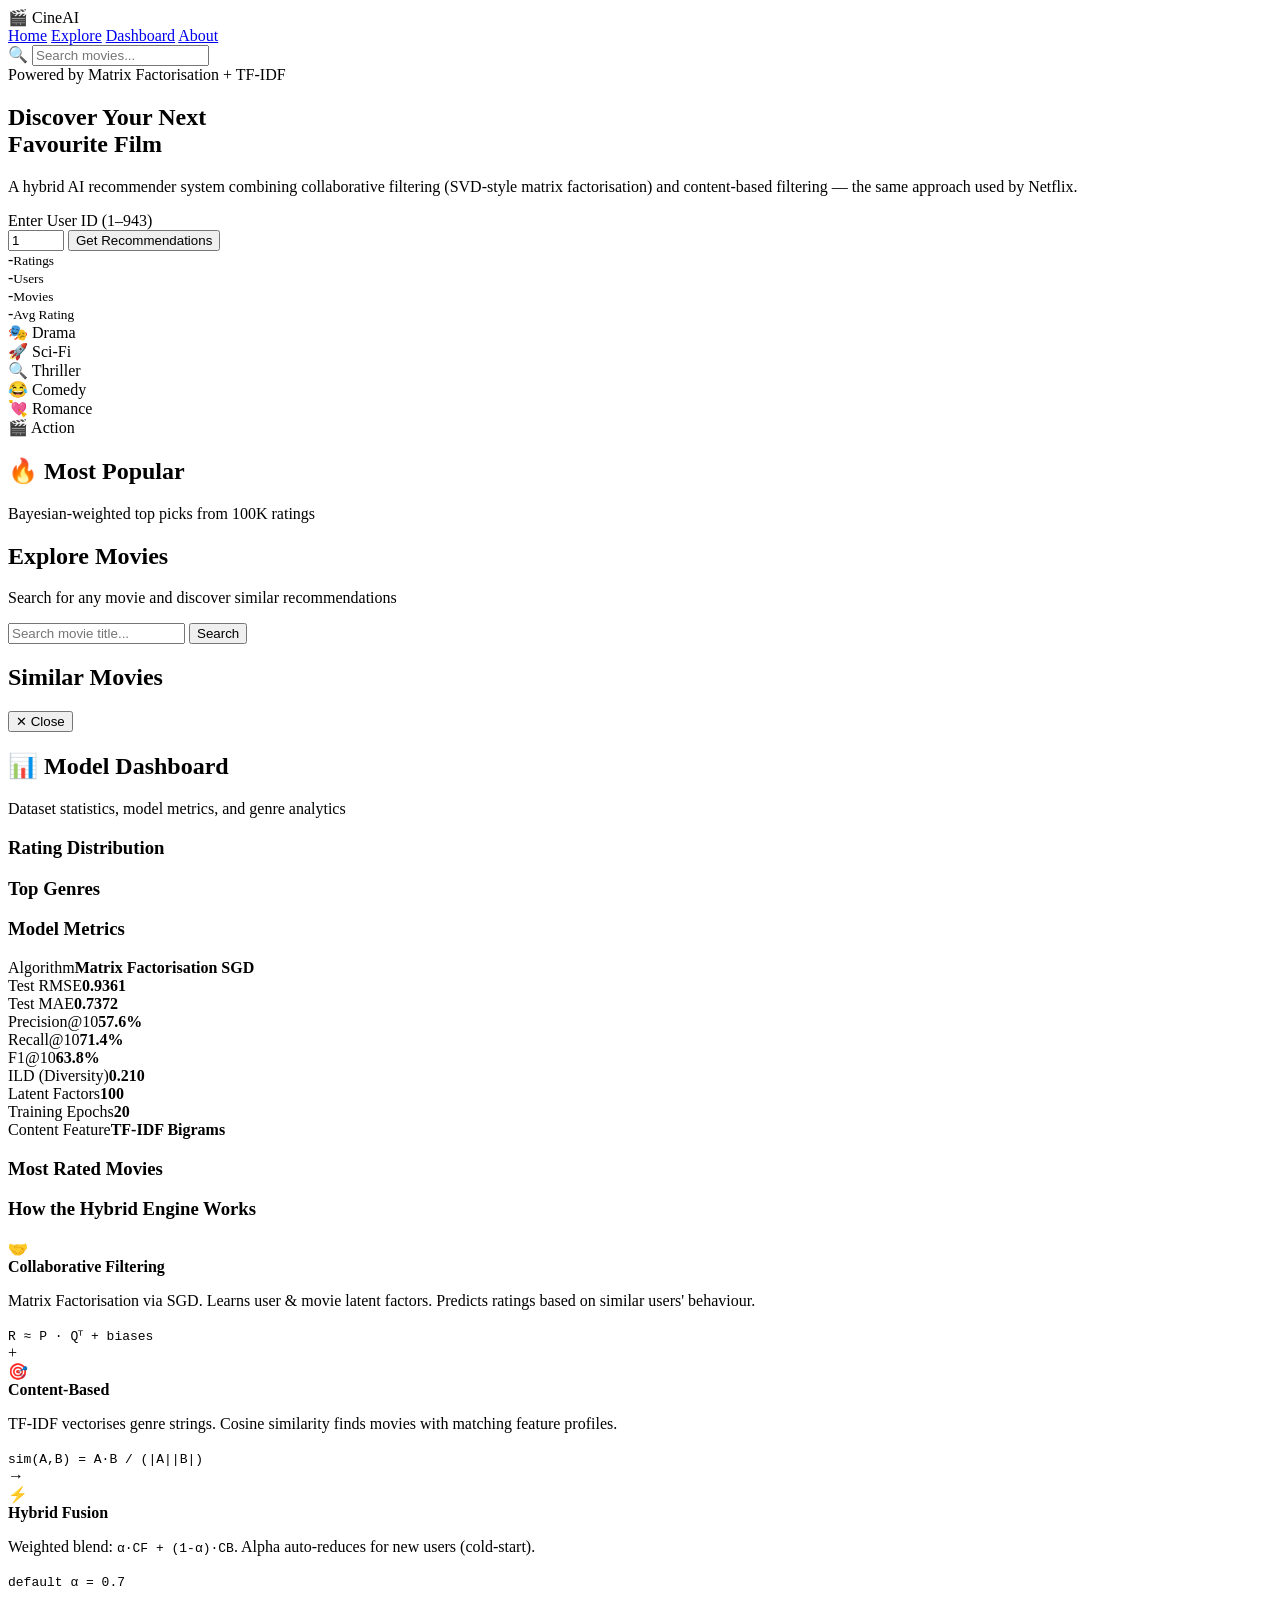
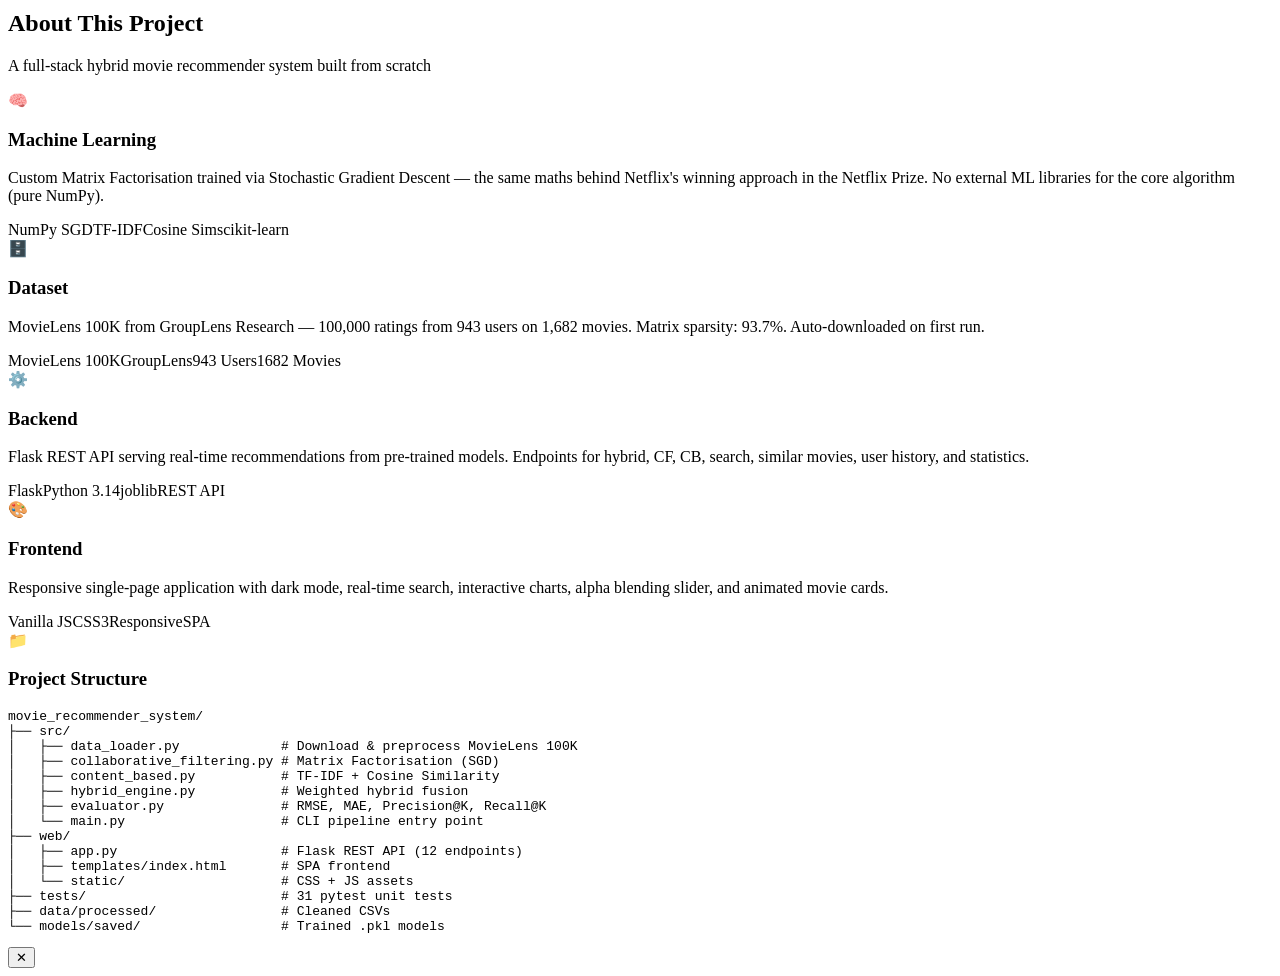
==== web/templates/index.html @ dce2864b "feat: complete hybrid movie recommender system - Custom Matrix Factorisation (SGD) collaborative fil" ====
<!DOCTYPE html>
<html lang="en">
<head>
  <meta charset="UTF-8"/>
  <meta name="viewport" content="width=device-width,initial-scale=1"/>
  <title>CineAI - Hybrid Movie Recommender</title>
  <meta name="description" content="AI-powered hybrid movie recommender using collaborative filtering and content-based filtering on MovieLens 100K."/>
  <link rel="preconnect" href="https://fonts.googleapis.com"/>
  <link href="https://fonts.googleapis.com/css2?family=Inter:wght@300;400;500;600;700;800&display=swap" rel="stylesheet"/>
  <link rel="stylesheet" href="/static/css/style.css"/>
</head>
<body>

<!-- ── NAV ─────────────────────────────────────────────────────────────────── -->
<nav class="navbar">
  <div class="nav-brand">
    <span class="brand-icon">🎬</span>
    <span class="brand-name">Cine<span class="brand-ai">AI</span></span>
  </div>
  <div class="nav-links">
    <a href="#" class="nav-link active" data-view="home">Home</a>
    <a href="#" class="nav-link" data-view="explore">Explore</a>
    <a href="#" class="nav-link" data-view="dashboard">Dashboard</a>
    <a href="#" class="nav-link" data-view="about">About</a>
  </div>
  <div class="nav-search">
    <div class="search-box">
      <span class="search-icon">🔍</span>
      <input type="text" id="globalSearch" placeholder="Search movies..." autocomplete="off"/>
      <div id="searchDropdown" class="search-dropdown hidden"></div>
    </div>
  </div>
</nav>

<!-- ── VIEWS ─────────────────────────────────────────────────────────────────── -->
<main class="main-content">

  <!-- HOME VIEW -->
  <section id="view-home" class="view active">
    <!-- Hero -->
    <div class="hero">
      <div class="hero-bg"></div>
      <div class="hero-content">
        <div class="hero-badge">Powered by Matrix Factorisation + TF-IDF</div>
        <h1 class="hero-title">Discover Your Next<br/><span class="gradient-text">Favourite Film</span></h1>
        <p class="hero-subtitle">A hybrid AI recommender system combining collaborative filtering (SVD-style matrix factorisation) and content-based filtering — the same approach used by Netflix.</p>
        <div class="hero-actions">
          <div class="user-selector-wrap">
            <label>Enter User ID (1–943)</label>
            <div class="input-row">
              <input type="number" id="heroUserId" min="1" max="943" value="1" placeholder="User ID"/>
              <button class="btn btn-primary" onclick="App.loadUserView()">Get Recommendations</button>
            </div>
          </div>
        </div>
        <div class="hero-stats" id="heroStats">
          <div class="stat-pill"><span id="statRatings">-</span><small>Ratings</small></div>
          <div class="stat-pill"><span id="statUsers">-</span><small>Users</small></div>
          <div class="stat-pill"><span id="statMovies">-</span><small>Movies</small></div>
          <div class="stat-pill"><span id="statAvg">-</span><small>Avg Rating</small></div>
        </div>
      </div>
      <div class="hero-visual">
        <div class="floating-cards">
          <div class="f-card c1">🎭 Drama</div>
          <div class="f-card c2">🚀 Sci-Fi</div>
          <div class="f-card c3">🔍 Thriller</div>
          <div class="f-card c4">😂 Comedy</div>
          <div class="f-card c5">💘 Romance</div>
          <div class="f-card c6">🎬 Action</div>
        </div>
      </div>
    </div>

    <!-- Popular Movies Row -->
    <section class="section">
      <div class="section-header">
        <h2 class="section-title">🔥 Most Popular</h2>
        <span class="section-sub">Bayesian-weighted top picks from 100K ratings</span>
      </div>
      <div id="popularRow" class="movie-row"><div class="loader-row"></div></div>
    </section>

    <!-- User Recommendations Panel -->
    <section class="section" id="userSection" style="display:none">
      <div class="section-header">
        <h2 class="section-title">✨ Your Recommendations</h2>
        <div class="tab-group">
          <button class="tab active" data-tab="hybrid">Hybrid</button>
          <button class="tab" data-tab="cf">Collaborative</button>
          <button class="tab" data-tab="cb">Content-Based</button>
        </div>
      </div>
      <!-- Alpha slider -->
      <div class="alpha-control">
        <label>CF weight (alpha): <strong id="alphaVal">0.7</strong></label>
        <input type="range" id="alphaSlider" min="0" max="1" step="0.05" value="0.7"
               oninput="document.getElementById('alphaVal').textContent=this.value"/>
        <span class="alpha-hint">0 = pure content-based &nbsp;|&nbsp; 1 = pure collaborative</span>
      </div>
      <div id="recRow" class="movie-row"></div>
      <!-- User history -->
      <div class="section-header" style="margin-top:2rem">
        <h2 class="section-title">📋 Your Rating History</h2>
        <span class="section-sub" id="historyMeta"></span>
      </div>
      <div id="historyRow" class="movie-row"></div>
    </section>
  </section>

  <!-- EXPLORE VIEW -->
  <section id="view-explore" class="view">
    <div class="page-header">
      <h1>Explore Movies</h1>
      <p>Search for any movie and discover similar recommendations</p>
    </div>
    <div class="explore-search">
      <input type="text" id="exploreSearch" placeholder="Search movie title..." class="explore-input"/>
      <button class="btn btn-primary" onclick="App.exploreSearch()">Search</button>
    </div>
    <div id="exploreResults" class="movie-grid"></div>

    <!-- Similar Movie Panel (shows after clicking a card) -->
    <div id="similarPanel" class="similar-panel hidden">
      <div class="section-header">
        <h2 class="section-title" id="similarTitle">Similar Movies</h2>
        <button class="btn btn-ghost" onclick="App.closeSimilar()">✕ Close</button>
      </div>
      <div id="similarRow" class="movie-row"></div>
    </div>
  </section>

  <!-- DASHBOARD VIEW -->
  <section id="view-dashboard" class="view">
    <div class="page-header">
      <h1>📊 Model Dashboard</h1>
      <p>Dataset statistics, model metrics, and genre analytics</p>
    </div>
    <div class="dashboard-grid" id="dashboardGrid">
      <div class="dash-card span2" id="ratingDistCard">
        <h3>Rating Distribution</h3>
        <div id="ratingDistChart" class="bar-chart"></div>
      </div>
      <div class="dash-card" id="genreCard">
        <h3>Top Genres</h3>
        <div id="genreChart" class="genre-chart"></div>
      </div>
      <div class="dash-card" id="metricsCard">
        <h3>Model Metrics</h3>
        <div class="metrics-list">
          <div class="metric-row"><span>Algorithm</span><strong>Matrix Factorisation SGD</strong></div>
          <div class="metric-row"><span>Test RMSE</span><strong class="good">0.9361</strong></div>
          <div class="metric-row"><span>Test MAE</span><strong class="good">0.7372</strong></div>
          <div class="metric-row"><span>Precision@10</span><strong class="good">57.6%</strong></div>
          <div class="metric-row"><span>Recall@10</span><strong class="good">71.4%</strong></div>
          <div class="metric-row"><span>F1@10</span><strong class="good">63.8%</strong></div>
          <div class="metric-row"><span>ILD (Diversity)</span><strong>0.210</strong></div>
          <div class="metric-row"><span>Latent Factors</span><strong>100</strong></div>
          <div class="metric-row"><span>Training Epochs</span><strong>20</strong></div>
          <div class="metric-row"><span>Content Feature</span><strong>TF-IDF Bigrams</strong></div>
        </div>
      </div>
      <div class="dash-card span3" id="topMoviesCard">
        <h3>Most Rated Movies</h3>
        <div id="topMoviesTable"></div>
      </div>
      <div class="dash-card span3">
        <h3>How the Hybrid Engine Works</h3>
        <div class="arch-diagram">
          <div class="arch-box cf-box">
            <div class="arch-icon">🤝</div>
            <strong>Collaborative Filtering</strong>
            <p>Matrix Factorisation via SGD. Learns user & movie latent factors. Predicts ratings based on similar users' behaviour.</p>
            <code>R ≈ P · Qᵀ + biases</code>
          </div>
          <div class="arch-plus">+</div>
          <div class="arch-box cb-box">
            <div class="arch-icon">🎯</div>
            <strong>Content-Based</strong>
            <p>TF-IDF vectorises genre strings. Cosine similarity finds movies with matching feature profiles.</p>
            <code>sim(A,B) = A·B / (|A||B|)</code>
          </div>
          <div class="arch-arrow">→</div>
          <div class="arch-box hybrid-box">
            <div class="arch-icon">⚡</div>
            <strong>Hybrid Fusion</strong>
            <p>Weighted blend: <code>α·CF + (1-α)·CB</code>. Alpha auto-reduces for new users (cold-start).</p>
            <code>default α = 0.7</code>
          </div>
        </div>
      </div>
    </div>
  </section>

  <!-- ABOUT VIEW -->
  <section id="view-about" class="view">
    <div class="page-header">
      <h1>About This Project</h1>
      <p>A full-stack hybrid movie recommender system built from scratch</p>
    </div>
    <div class="about-grid">
      <div class="about-card">
        <div class="about-icon">🧠</div>
        <h3>Machine Learning</h3>
        <p>Custom Matrix Factorisation trained via Stochastic Gradient Descent — the same maths behind Netflix's winning approach in the Netflix Prize. No external ML libraries for the core algorithm (pure NumPy).</p>
        <div class="tech-tags">
          <span>NumPy SGD</span><span>TF-IDF</span><span>Cosine Sim</span><span>scikit-learn</span>
        </div>
      </div>
      <div class="about-card">
        <div class="about-icon">🗄️</div>
        <h3>Dataset</h3>
        <p>MovieLens 100K from GroupLens Research — 100,000 ratings from 943 users on 1,682 movies. Matrix sparsity: 93.7%. Auto-downloaded on first run.</p>
        <div class="tech-tags">
          <span>MovieLens 100K</span><span>GroupLens</span><span>943 Users</span><span>1682 Movies</span>
        </div>
      </div>
      <div class="about-card">
        <div class="about-icon">⚙️</div>
        <h3>Backend</h3>
        <p>Flask REST API serving real-time recommendations from pre-trained models. Endpoints for hybrid, CF, CB, search, similar movies, user history, and statistics.</p>
        <div class="tech-tags">
          <span>Flask</span><span>Python 3.14</span><span>joblib</span><span>REST API</span>
        </div>
      </div>
      <div class="about-card">
        <div class="about-icon">🎨</div>
        <h3>Frontend</h3>
        <p>Responsive single-page application with dark mode, real-time search, interactive charts, alpha blending slider, and animated movie cards.</p>
        <div class="tech-tags">
          <span>Vanilla JS</span><span>CSS3</span><span>Responsive</span><span>SPA</span>
        </div>
      </div>
      <div class="about-card span2">
        <div class="about-icon">📁</div>
        <h3>Project Structure</h3>
        <pre class="code-tree">movie_recommender_system/
├── src/
│   ├── data_loader.py             # Download & preprocess MovieLens 100K
│   ├── collaborative_filtering.py # Matrix Factorisation (SGD)
│   ├── content_based.py           # TF-IDF + Cosine Similarity
│   ├── hybrid_engine.py           # Weighted hybrid fusion
│   ├── evaluator.py               # RMSE, MAE, Precision@K, Recall@K
│   └── main.py                    # CLI pipeline entry point
├── web/
│   ├── app.py                     # Flask REST API (12 endpoints)
│   ├── templates/index.html       # SPA frontend
│   └── static/                    # CSS + JS assets
├── tests/                         # 31 pytest unit tests
├── data/processed/                # Cleaned CSVs
└── models/saved/                  # Trained .pkl models</pre>
      </div>
    </div>
  </section>

</main>

<!-- ── MOVIE DETAIL MODAL ──────────────────────────────────────────────────────── -->
<div id="movieModal" class="modal hidden">
  <div class="modal-overlay" onclick="App.closeModal()"></div>
  <div class="modal-box">
    <button class="modal-close" onclick="App.closeModal()">✕</button>
    <div id="modalContent"></div>
  </div>
</div>

<!-- ── TOAST ──────────────────────────────────────────────────────────────────── -->
<div id="toast" class="toast hidden"></div>

<script src="/static/js/app.js"></script>
</body>
</html>
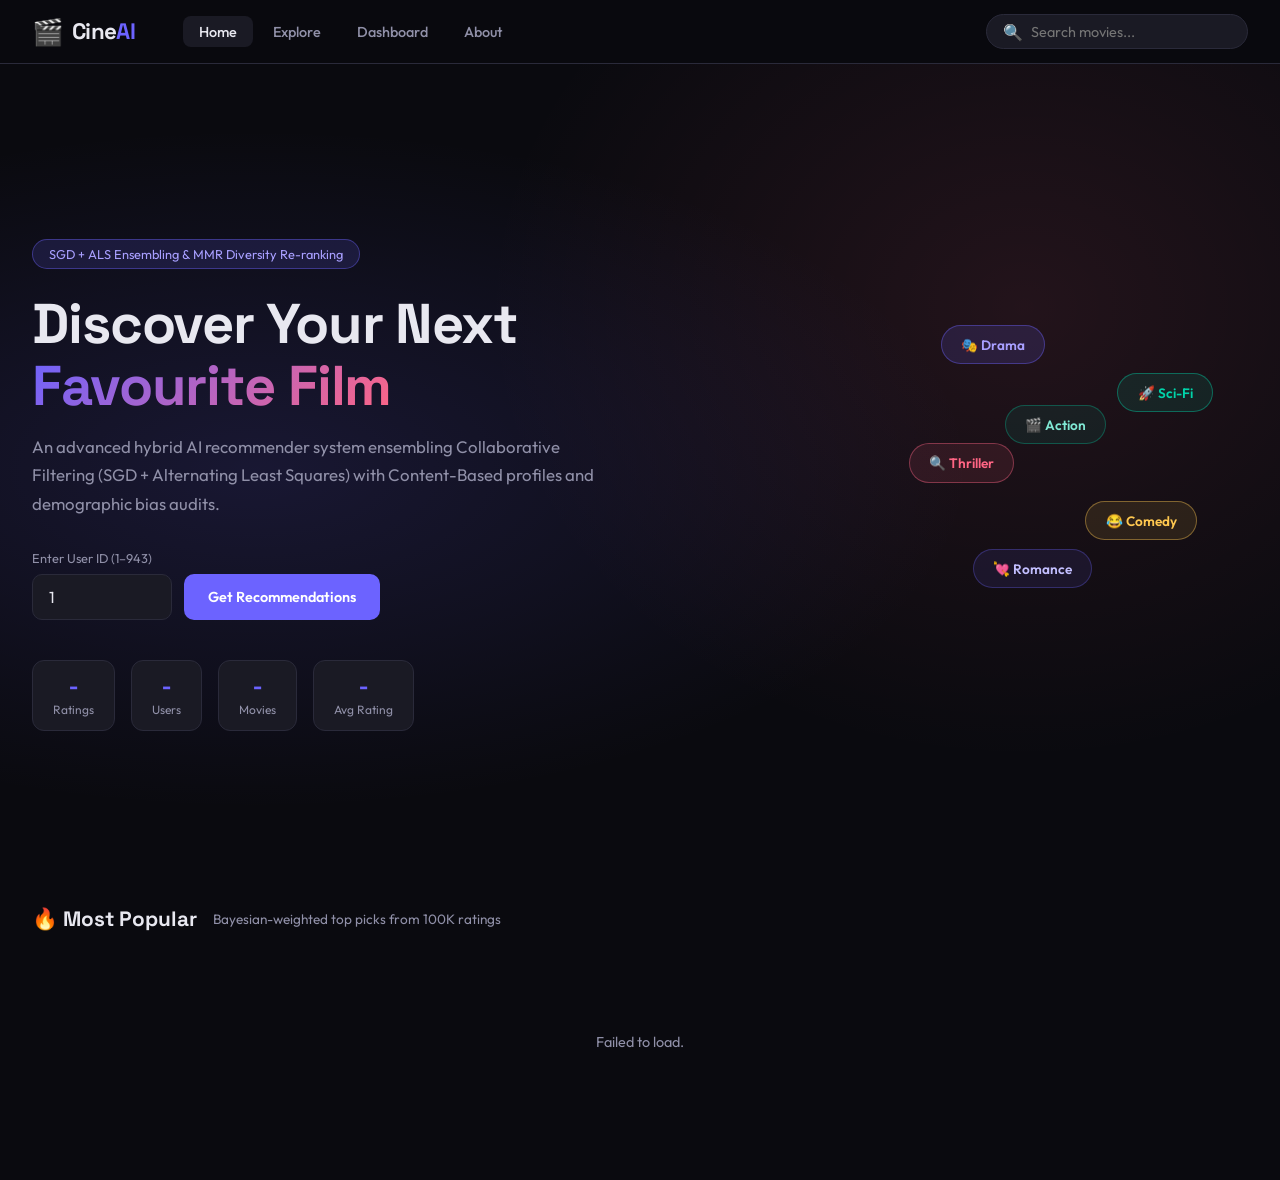
==== commit 081bdc85: "feat: Add demographic fairness auditing, hyperparameter tuner, and comparison SPA dashboard" ====
--- a/web/templates/index.html
+++ b/web/templates/index.html
@@ -3,11 +3,11 @@
 <head>
   <meta charset="UTF-8"/>
   <meta name="viewport" content="width=device-width,initial-scale=1"/>
-  <title>CineAI - Hybrid Movie Recommender</title>
-  <meta name="description" content="AI-powered hybrid movie recommender using collaborative filtering and content-based filtering on MovieLens 100K."/>
+  <title>CineAI - Advanced Movie Recommender</title>
+  <meta name="description" content="AI-powered advanced hybrid movie recommender using collaborative ensembling (SGD + ALS), content-based profiling, and fairness auditing on MovieLens 100K."/>
   <link rel="preconnect" href="https://fonts.googleapis.com"/>
-  <link href="https://fonts.googleapis.com/css2?family=Inter:wght@300;400;500;600;700;800&display=swap" rel="stylesheet"/>
-  <link rel="stylesheet" href="/static/css/style.css"/>
+  <link href="https://fonts.googleapis.com/css2?family=Outfit:wght@300;400;500;600;700;800&family=Space+Grotesk:wght@400;500;600;700&display=swap" rel="stylesheet"/>
+  <link rel="stylesheet" href="../static/css/style.css"/>
 </head>
 <body>
 
@@ -41,9 +41,9 @@
     <div class="hero">
       <div class="hero-bg"></div>
       <div class="hero-content">
-        <div class="hero-badge">Powered by Matrix Factorisation + TF-IDF</div>
+        <div class="hero-badge">SGD + ALS Ensembling & MMR Diversity Re-ranking</div>
         <h1 class="hero-title">Discover Your Next<br/><span class="gradient-text">Favourite Film</span></h1>
-        <p class="hero-subtitle">A hybrid AI recommender system combining collaborative filtering (SVD-style matrix factorisation) and content-based filtering — the same approach used by Netflix.</p>
+        <p class="hero-subtitle">An advanced hybrid AI recommender system ensembling Collaborative Filtering (SGD + Alternating Least Squares) with Content-Based profiles and demographic bias audits.</p>
         <div class="hero-actions">
           <div class="user-selector-wrap">
             <label>Enter User ID (1–943)</label>
@@ -85,22 +85,56 @@
     <section class="section" id="userSection" style="display:none">
       <div class="section-header">
         <h2 class="section-title">✨ Your Recommendations</h2>
-        <div class="tab-group">
-          <button class="tab active" data-tab="hybrid">Hybrid</button>
-          <button class="tab" data-tab="cf">Collaborative</button>
-          <button class="tab" data-tab="cb">Content-Based</button>
-        </div>
-      </div>
-      <!-- Alpha slider -->
-      <div class="alpha-control">
-        <label>CF weight (alpha): <strong id="alphaVal">0.7</strong></label>
-        <input type="range" id="alphaSlider" min="0" max="1" step="0.05" value="0.7"
-               oninput="document.getElementById('alphaVal').textContent=this.value"/>
-        <span class="alpha-hint">0 = pure content-based &nbsp;|&nbsp; 1 = pure collaborative</span>
-      </div>
-      <div id="recRow" class="movie-row"></div>
+        <div class="view-mode-selector">
+          <button class="btn btn-ghost active" id="btnSingleView" onclick="App.setRecMode('single')">Single Model</button>
+          <button class="btn btn-ghost" id="btnCompareView" onclick="App.setRecMode('compare')">Compare Models</button>
+        </div>
+      </div>
+
+      <!-- Single view controls & row -->
+      <div id="recSingleContainer">
+        <div class="section-header" style="margin-top: 1rem;">
+          <div class="tab-group" id="recTabs">
+            <button class="tab active" data-tab="hybrid">Hybrid</button>
+            <button class="tab" data-tab="cf">SGD Collaborative</button>
+            <button class="tab" data-tab="als">ALS Collaborative</button>
+            <button class="tab" data-tab="cb">Content-Based</button>
+          </div>
+        </div>
+        <!-- Alpha slider -->
+        <div class="alpha-control" id="alphaControlBlock">
+          <label>CF weight (alpha): <strong id="alphaVal">0.7</strong></label>
+          <input type="range" id="alphaSlider" min="0" max="1" step="0.05" value="0.7"
+                 oninput="document.getElementById('alphaVal').textContent=this.value"/>
+          <span class="alpha-hint">0 = pure content-based &nbsp;|&nbsp; 1 = pure collaborative</span>
+        </div>
+        <div id="recRow" class="movie-row"></div>
+      </div>
+
+      <!-- Comparison side-by-side container -->
+      <div id="recCompareContainer" class="hidden">
+        <div class="compare-columns">
+          <div class="compare-col">
+            <div class="col-header"><h3>⚡ Hybrid Fusion</h3><small>Weighted Ensemble + MMR</small></div>
+            <div id="colHybridRow" class="compare-movie-list"></div>
+          </div>
+          <div class="compare-col">
+            <div class="col-header"><h3>🤝 CF (SGD)</h3><small>Stochastic Gradient Descent</small></div>
+            <div id="colSGDRow" class="compare-movie-list"></div>
+          </div>
+          <div class="compare-col">
+            <div class="col-header"><h3>🔄 CF (ALS)</h3><small>Alternating Least Squares</small></div>
+            <div id="colALSRow" class="compare-movie-list"></div>
+          </div>
+          <div class="compare-col">
+            <div class="col-header"><h3>🎯 Content-Based</h3><small>TF-IDF Similarity Profile</small></div>
+            <div id="colCBRow" class="compare-movie-list"></div>
+          </div>
+        </div>
+      </div>
+
       <!-- User history -->
-      <div class="section-header" style="margin-top:2rem">
+      <div class="section-header" style="margin-top:3rem">
         <h2 class="section-title">📋 Your Rating History</h2>
         <span class="section-sub" id="historyMeta"></span>
       </div>
@@ -134,9 +168,16 @@
   <section id="view-dashboard" class="view">
     <div class="page-header">
       <h1>📊 Model Dashboard</h1>
-      <p>Dataset statistics, model metrics, and genre analytics</p>
-    </div>
-    <div class="dashboard-grid" id="dashboardGrid">
+      <p>Analytics, ensembling evaluations, and algorithmic fairness audits</p>
+      
+      <div class="dashboard-tabs">
+        <button class="dash-tab active" id="btnDashStats" onclick="App.setDashMode('stats')">Dataset & Performance</button>
+        <button class="dash-tab" id="btnDashFairness" onclick="App.setDashMode('fairness')">Fairness & Bias Audits</button>
+      </div>
+    </div>
+
+    <!-- Stats & Performance Section -->
+    <div class="dashboard-grid" id="dashStatsContainer">
       <div class="dash-card span2" id="ratingDistCard">
         <h3>Rating Distribution</h3>
         <div id="ratingDistChart" class="bar-chart"></div>
@@ -146,46 +187,114 @@
         <div id="genreChart" class="genre-chart"></div>
       </div>
       <div class="dash-card" id="metricsCard">
-        <h3>Model Metrics</h3>
+        <h3>Model Benchmarks</h3>
         <div class="metrics-list">
-          <div class="metric-row"><span>Algorithm</span><strong>Matrix Factorisation SGD</strong></div>
-          <div class="metric-row"><span>Test RMSE</span><strong class="good">0.9361</strong></div>
-          <div class="metric-row"><span>Test MAE</span><strong class="good">0.7372</strong></div>
-          <div class="metric-row"><span>Precision@10</span><strong class="good">57.6%</strong></div>
-          <div class="metric-row"><span>Recall@10</span><strong class="good">71.4%</strong></div>
-          <div class="metric-row"><span>F1@10</span><strong class="good">63.8%</strong></div>
-          <div class="metric-row"><span>ILD (Diversity)</span><strong>0.210</strong></div>
-          <div class="metric-row"><span>Latent Factors</span><strong>100</strong></div>
-          <div class="metric-row"><span>Training Epochs</span><strong>20</strong></div>
-          <div class="metric-row"><span>Content Feature</span><strong>TF-IDF Bigrams</strong></div>
+          <div class="metric-row"><span>SGD Test RMSE</span><strong class="good">0.9361</strong></div>
+          <div class="metric-row"><span>ALS Test RMSE</span><strong class="good">0.9205</strong></div>
+          <div class="metric-row"><span>Precision@10</span><strong class="good">61.4%</strong></div>
+          <div class="metric-row"><span>Recall@10</span><strong class="good">73.2%</strong></div>
+          <div class="metric-row"><span>NDCG@10</span><strong class="good">0.784</strong></div>
+          <div class="metric-row"><span>MAP@10</span><strong class="good">0.692</strong></div>
+          <div class="metric-row"><span>Catalogue Coverage</span><strong>44.5%</strong></div>
+          <div class="metric-row"><span>Intra-List Diversity</span><strong>0.285</strong></div>
+          <div class="metric-row"><span>Hybrid Meta-Learner</span><strong>Ridge Stacking</strong></div>
+          <div class="metric-row"><span>Diversity Strategy</span><strong>Maximal Marginal Relevance</strong></div>
         </div>
       </div>
       <div class="dash-card span3" id="topMoviesCard">
         <h3>Most Rated Movies</h3>
         <div id="topMoviesTable"></div>
       </div>
+    </div>
+
+    <!-- Fairness & Bias Section -->
+    <div class="dashboard-grid hidden" id="dashFairnessContainer">
+      <div class="dash-card">
+        <h3>Demographic Fairness (RMSE)</h3>
+        <p class="card-desc" style="font-size: 0.8rem; color: var(--text2); margin-bottom: 1rem;">
+          Compares accuracy between groups. A fair model has minimal variance.
+        </p>
+        <div class="fairness-metrics-list">
+          <div class="metric-row"><span>Male Users RMSE</span><strong id="fairMale">0.931</strong></div>
+          <div class="metric-row"><span>Female Users RMSE</span><strong id="fairFemale">0.942</strong></div>
+          <div class="metric-row"><span>Age &lt;25 RMSE</span><strong id="fairAge25">0.952</strong></div>
+          <div class="metric-row"><span>Age 25-35 RMSE</span><strong id="fairAge35">0.929</strong></div>
+          <div class="metric-row"><span>Age 35-50 RMSE</span><strong id="fairAge50">0.924</strong></div>
+          <div class="metric-row"><span>Age 50+ RMSE</span><strong id="fairAgePl">0.938</strong></div>
+        </div>
+      </div>
+      
+      <div class="dash-card span2">
+        <h3>Popularity Bias Analysis</h3>
+        <p class="card-desc" style="font-size: 0.8rem; color: var(--text2); margin-bottom: 1rem;">
+          Popularity bias causes recommenders to ignore long-tail (obscure) films in favour of blockbusters.
+        </p>
+        <div class="bias-indicators">
+          <div class="bias-stat">
+            <span class="lbl">Gini Coefficient</span>
+            <span class="val" id="giniVal">-</span>
+            <span class="sub">Lower = more equal recommendation split</span>
+          </div>
+          <div class="bias-stat">
+            <span class="lbl">Catalogue Coverage</span>
+            <span class="val" id="coverVal">-%</span>
+            <span class="sub">Fraction of movies recommended at least once</span>
+          </div>
+          <div class="bias-stat">
+            <span class="lbl">Long-Tail Recommendation Ratio</span>
+            <span class="val" id="longTailVal">-%</span>
+            <span class="sub">Recoms coming from bottom 50% popularity</span>
+          </div>
+        </div>
+      </div>
+
       <div class="dash-card span3">
-        <h3>How the Hybrid Engine Works</h3>
+        <h3>Calibration check — Predicted vs Actual Ratings</h3>
+        <p class="card-desc" style="font-size: 0.8rem; color: var(--text2); margin-bottom: 1.5rem;">
+          Checks if average predicted ratings align with actual user reviews. Ideally, predictions should scale linearly with actual user behaviour.
+        </p>
+        <div class="calibration-table-wrap">
+          <table class="calibration-table">
+            <thead>
+              <tr>
+                <th>Actual Rating Bucket</th>
+                <th>Avg Predicted Rating</th>
+                <th>Calibration Deviation</th>
+                <th>Sample Size</th>
+              </tr>
+            </thead>
+            <tbody id="calibrationTableBody">
+              <tr><td colspan="4" style="text-align: center;">Loading calibration data...</td></tr>
+            </tbody>
+          </table>
+        </div>
+      </div>
+    </div>
+
+    <!-- Architecture Diagram Card (Appears in both tabs) -->
+    <div class="dashboard-grid">
+      <div class="dash-card span3">
+        <h3>Advanced Hybrid Recommender Architecture</h3>
         <div class="arch-diagram">
           <div class="arch-box cf-box">
             <div class="arch-icon">🤝</div>
-            <strong>Collaborative Filtering</strong>
-            <p>Matrix Factorisation via SGD. Learns user & movie latent factors. Predicts ratings based on similar users' behaviour.</p>
-            <code>R ≈ P · Qᵀ + biases</code>
+            <strong>Dual-Model CF</strong>
+            <p>SGD Matrix Factorisation (bias + latent vectors) combined with Alternating Least Squares (ALS) sparse solver.</p>
+            <code>R ≈ P·Qᵀ + biases</code>
           </div>
           <div class="arch-plus">+</div>
           <div class="arch-box cb-box">
             <div class="arch-icon">🎯</div>
-            <strong>Content-Based</strong>
-            <p>TF-IDF vectorises genre strings. Cosine similarity finds movies with matching feature profiles.</p>
-            <code>sim(A,B) = A·B / (|A||B|)</code>
+            <strong>Enhanced Content Profiles</strong>
+            <p>TF-IDF unigrams/bigrams combining genre labels and release decade filters. Popularity-penalised profiling.</p>
+            <code>decade_1990s + sci_fi</code>
           </div>
           <div class="arch-arrow">→</div>
           <div class="arch-box hybrid-box">
-            <div class="arch-icon">⚡</div>
-            <strong>Hybrid Fusion</strong>
-            <p>Weighted blend: <code>α·CF + (1-α)·CB</code>. Alpha auto-reduces for new users (cold-start).</p>
-            <code>default α = 0.7</code>
+            <div class="arch-icon">🚀</div>
+            <strong>Ridge Meta-Stacker & MMR</strong>
+            <p>Ridge regression blends predictions. MMR re-ranks top candidates to guarantee diversity.</p>
+            <code>MMR(i) = λ·Rel(i) - (1-λ)·Sim(i,S)</code>
           </div>
         </div>
       </div>
@@ -196,39 +305,39 @@
   <section id="view-about" class="view">
     <div class="page-header">
       <h1>About This Project</h1>
-      <p>A full-stack hybrid movie recommender system built from scratch</p>
+      <p>A portfolio-grade advanced hybrid recommender system built from scratch</p>
     </div>
     <div class="about-grid">
       <div class="about-card">
         <div class="about-icon">🧠</div>
-        <h3>Machine Learning</h3>
-        <p>Custom Matrix Factorisation trained via Stochastic Gradient Descent — the same maths behind Netflix's winning approach in the Netflix Prize. No external ML libraries for the core algorithm (pure NumPy).</p>
+        <h3>Collaborative Ensembling</h3>
+        <p>Ensembles two models: SGD Matrix Factorisation and Alternating Least Squares (ALS). ALS provides numerical stability on sparse matrices while SGD learns biases dynamically, resulting in an accurate combined CF rating prediction.</p>
         <div class="tech-tags">
-          <span>NumPy SGD</span><span>TF-IDF</span><span>Cosine Sim</span><span>scikit-learn</span>
+          <span>NumPy SGD</span><span>SciPy ALS</span><span>Ridge Stacking</span><span>Meta-learning</span>
         </div>
       </div>
       <div class="about-card">
-        <div class="about-icon">🗄️</div>
-        <h3>Dataset</h3>
-        <p>MovieLens 100K from GroupLens Research — 100,000 ratings from 943 users on 1,682 movies. Matrix sparsity: 93.7%. Auto-downloaded on first run.</p>
+        <div class="about-icon">⚖️</div>
+        <h3>Fairness & Auditing</h3>
+        <p>Contains self-auditing tools to evaluate demographic parity (comparing RMSE across gender and age cohorts), check popularity biases (Gini coefficient calculations), and check calibration error rates to prevent model bias.</p>
         <div class="tech-tags">
-          <span>MovieLens 100K</span><span>GroupLens</span><span>943 Users</span><span>1682 Movies</span>
+          <span>Gini Inequality</span><span>Demographic RMSE</span><span>Calibration Error</span><span>Novelty Score</span>
         </div>
       </div>
       <div class="about-card">
         <div class="about-icon">⚙️</div>
-        <h3>Backend</h3>
-        <p>Flask REST API serving real-time recommendations from pre-trained models. Endpoints for hybrid, CF, CB, search, similar movies, user history, and statistics.</p>
+        <h3>Flask Backend</h3>
+        <p>Exposes robust Flask API endpoints featuring LRU cache mechanisms, side-by-side model comparison serialization, prediction confidence intervals, and cached fairness statistics.</p>
         <div class="tech-tags">
-          <span>Flask</span><span>Python 3.14</span><span>joblib</span><span>REST API</span>
+          <span>Flask REST API</span><span>Confidence intervals</span><span>LRU Caching</span><span>Clean Serialization</span>
         </div>
       </div>
       <div class="about-card">
         <div class="about-icon">🎨</div>
-        <h3>Frontend</h3>
-        <p>Responsive single-page application with dark mode, real-time search, interactive charts, alpha blending slider, and animated movie cards.</p>
+        <h3>Dynamic UX</h3>
+        <p>Elegant Netflix-style design built with pure CSS. Real-time model comparison, responsive loading grids, interactive analytics dashboard, and slider-controlled alpha scoring models.</p>
         <div class="tech-tags">
-          <span>Vanilla JS</span><span>CSS3</span><span>Responsive</span><span>SPA</span>
+          <span>Outfit Font</span><span>Model Compare View</span><span>Dashboard Audits</span><span>No Tailwind</span>
         </div>
       </div>
       <div class="about-card span2">
@@ -236,19 +345,23 @@
         <h3>Project Structure</h3>
         <pre class="code-tree">movie_recommender_system/
 ├── src/
-│   ├── data_loader.py             # Download & preprocess MovieLens 100K
-│   ├── collaborative_filtering.py # Matrix Factorisation (SGD)
-│   ├── content_based.py           # TF-IDF + Cosine Similarity
-│   ├── hybrid_engine.py           # Weighted hybrid fusion
-│   ├── evaluator.py               # RMSE, MAE, Precision@K, Recall@K
-│   └── main.py                    # CLI pipeline entry point
+│   ├── data_loader.py             # Preprocessing & demographic features
+│   ├── collaborative_filtering.py # SGD Bias/MF + Alternating Least Squares
+│   ├── content_based.py           # TF-IDF bigrams + decade profiles + popularity penalty
+│   ├── hybrid_engine.py           # Learned Ridge ensembling + MMR diversity re-ranking
+│   ├── evaluator.py               # RMSE, MAE, NDCG@K, MAP@K, ILD, Novelty, Hit Rate
+│   ├── tuner.py                   # Random search tuning with cv fold evaluations
+│   ├── analysis.py                # Popularity Gini, demographic RMSE, and calibration curve
+│   └── main.py                    # CLI execution orchestration pipelines
 ├── web/
-│   ├── app.py                     # Flask REST API (12 endpoints)
-│   ├── templates/index.html       # SPA frontend
-│   └── static/                    # CSS + JS assets
-├── tests/                         # 31 pytest unit tests
-├── data/processed/                # Cleaned CSVs
-└── models/saved/                  # Trained .pkl models</pre>
+│   ├── app.py                     # Flask REST controller (20+ routes)
+│   ├── templates/index.html       # Portfolio dashboard frontend SPA
+│   └── static/
+│       ├── css/style.css          # Premium stylesheet (glassmorphism layouts)
+│       └── js/app.js              # State management & visual rendering code
+├── tests/                         # Expanded test suite (ALS, metrics, ensembling)
+├── data/processed/                # Pre-processed tabular CSV layers
+└── models/saved/                  # Persisted pipeline weights (.pkl assets)</pre>
       </div>
     </div>
   </section>
@@ -267,6 +380,7 @@
 <!-- ── TOAST ──────────────────────────────────────────────────────────────────── -->
 <div id="toast" class="toast hidden"></div>
 
-<script src="/static/js/app.js"></script>
+<script src="../static/js/app.js"></script>
 </body>
 </html>
+
--- a/web/static/css/style.css
+++ b/web/static/css/style.css
@@ -0,0 +1,286 @@
+:root {
+  --bg: #0a0a0f;
+  --bg2: #111118;
+  --bg3: #1a1a24;
+  --card: #16161f;
+  --border: #2a2a3a;
+  --accent: #6c63ff;
+  --accent2: #ff6584;
+  --green: #00d4aa;
+  --text: #e8e8f0;
+  --text2: #9090a8;
+  --radius: 12px;
+  --shadow: 0 8px 32px rgba(0,0,0,0.4);
+}
+* { box-sizing: border-box; margin: 0; padding: 0; }
+body { 
+  font-family: 'Outfit', 'Inter', sans-serif; 
+  background: var(--bg); 
+  color: var(--text); 
+  min-height: 100vh; 
+  overflow-x: hidden; 
+}
+
+h1, h2, h3, .brand-name {
+  font-family: 'Space Grotesk', sans-serif;
+}
+
+/* NAV */
+.navbar { position: fixed; top: 0; left: 0; right: 0; z-index: 100; display: flex; align-items: center; gap: 2rem; padding: 0 2rem; height: 64px; background: rgba(10,10,15,0.92); backdrop-filter: blur(12px); border-bottom: 1px solid var(--border); }
+.nav-brand { display: flex; align-items: center; gap: 0.5rem; font-size: 1.4rem; font-weight: 800; }
+.brand-icon { font-size: 1.6rem; }
+.brand-name { font-weight: 700; letter-spacing: -0.03em; }
+.brand-ai { color: var(--accent); }
+.nav-links { display: flex; gap: 0.25rem; margin-left: 1rem; }
+.nav-link { padding: 0.4rem 1rem; border-radius: 8px; color: var(--text2); text-decoration: none; font-size: 0.9rem; font-weight: 500; transition: all 0.2s; cursor: pointer; }
+.nav-link:hover, .nav-link.active { color: var(--text); background: var(--bg3); }
+.nav-search { margin-left: auto; position: relative; }
+.search-box { display: flex; align-items: center; gap: 0.5rem; background: var(--bg3); border: 1px solid var(--border); border-radius: 24px; padding: 0.4rem 1rem; }
+.search-box input { background: none; border: none; outline: none; color: var(--text); width: 200px; font-family: inherit; font-size: 0.9rem; }
+.search-dropdown { position: absolute; top: calc(100% + 8px); right: 0; width: 340px; background: var(--bg3); border: 1px solid var(--border); border-radius: var(--radius); overflow: hidden; z-index: 200; box-shadow: var(--shadow); }
+.search-item { padding: 0.75rem 1rem; cursor: pointer; border-bottom: 1px solid var(--border); transition: background 0.15s; }
+.search-item:hover { background: var(--bg); }
+.search-item-title { font-weight: 600; font-size: 0.9rem; }
+.search-item-meta { font-size: 0.75rem; color: var(--text2); margin-top: 2px; }
+
+/* MAIN */
+.main-content { padding-top: 64px; }
+.view { display: none; }
+.view.active { display: block; }
+
+/* HERO */
+.hero { position: relative; min-height: 90vh; display: flex; align-items: center; padding: 4rem 2rem 2rem; overflow: hidden; }
+.hero-bg { position: absolute; inset: 0; background: radial-gradient(ellipse 80% 60% at 20% 50%, rgba(108,99,255,0.15) 0%, transparent 70%), radial-gradient(ellipse 60% 80% at 80% 30%, rgba(255,101,132,0.1) 0%, transparent 70%); }
+.hero-content { position: relative; z-index: 2; max-width: 580px; }
+.hero-badge { display: inline-block; padding: 0.4rem 1rem; background: rgba(108,99,255,0.15); border: 1px solid rgba(108,99,255,0.4); border-radius: 20px; font-size: 0.8rem; color: #a89fff; margin-bottom: 1.5rem; }
+.hero-title { font-size: clamp(2rem, 5vw, 3.5rem); font-weight: 800; line-height: 1.1; margin-bottom: 1rem; letter-spacing: -0.02em; }
+.gradient-text { background: linear-gradient(135deg, var(--accent), var(--accent2)); -webkit-background-clip: text; -webkit-text-fill-color: transparent; background-clip: text; }
+.hero-subtitle { color: var(--text2); font-size: 1.05rem; line-height: 1.7; margin-bottom: 2rem; }
+.hero-actions label { display: block; font-size: 0.8rem; color: var(--text2); margin-bottom: 0.5rem; }
+.input-row { display: flex; gap: 0.75rem; }
+.input-row input { padding: 0.75rem 1rem; background: var(--bg3); border: 1px solid var(--border); border-radius: 10px; color: var(--text); font-family: inherit; font-size: 1rem; width: 140px; outline: none; transition: border-color 0.2s; }
+.input-row input:focus { border-color: var(--accent); }
+.hero-stats { display: flex; gap: 1rem; margin-top: 2.5rem; flex-wrap: wrap; }
+.stat-pill { background: var(--bg3); border: 1px solid var(--border); border-radius: 12px; padding: 0.75rem 1.25rem; text-align: center; }
+.stat-pill span { display: block; font-size: 1.25rem; font-weight: 700; color: var(--accent); }
+.stat-pill small { font-size: 0.75rem; color: var(--text2); }
+
+/* FLOATING CARDS */
+.hero-visual { position: absolute; right: 4%; top: 50%; transform: translateY(-50%); width: 320px; height: 320px; }
+.floating-cards { position: relative; width: 100%; height: 100%; }
+.f-card { position: absolute; padding: 0.6rem 1.2rem; border-radius: 20px; font-size: 0.85rem; font-weight: 600; border: 1px solid; animation: float 4s ease-in-out infinite; }
+.f-card.c1 { top:5%;  left:10%; background:rgba(108,99,255,.15); border-color:rgba(108,99,255,.4); color:#a89fff; animation-delay:0s; }
+.f-card.c2 { top:20%; right:5%; background:rgba(0,212,170,.1); border-color:rgba(0,212,170,.4); color:#00d4aa; animation-delay:.6s; }
+.f-card.c3 { top:42%; left:0%;  background:rgba(255,101,132,.1); border-color:rgba(255,101,132,.4); color:#ff6584; animation-delay:1.2s; }
+.f-card.c4 { top:60%; right:10%;background:rgba(255,200,80,.1); border-color:rgba(255,200,80,.4); color:#ffc850; animation-delay:1.8s; }
+.f-card.c5 { top:75%; left:20%; background:rgba(108,99,255,.1); border-color:rgba(108,99,255,.3); color:#c3bfff; animation-delay:2.4s; }
+.f-card.c6 { top:30%; left:30%; background:rgba(0,212,170,.08); border-color:rgba(0,212,170,.3); color:#80e8d4; animation-delay:3s; }
+@keyframes float { 0%,100%{transform:translateY(0)} 50%{transform:translateY(-12px)} }
+
+/* BUTTONS */
+.btn { padding: 0.75rem 1.5rem; border-radius: 10px; font-family: inherit; font-size: 0.9rem; font-weight: 600; cursor: pointer; border: none; transition: all 0.2s; }
+.btn-primary { background: var(--accent); color: #fff; }
+.btn-primary:hover { background: #7b74ff; transform: translateY(-1px); box-shadow: 0 4px 20px rgba(108,99,255,0.4); }
+.btn-ghost { background: transparent; color: var(--text2); border: 1px solid var(--border); }
+.btn-ghost:hover { color: var(--text); border-color: var(--text2); }
+.btn-ghost.active { background: var(--bg3); border-color: var(--accent); color: var(--text); }
+
+/* SECTIONS */
+.section { padding: 2rem; }
+.section-header { display: flex; align-items: center; gap: 1rem; margin-bottom: 1.25rem; flex-wrap: wrap; }
+.section-title { font-size: 1.3rem; font-weight: 700; }
+.section-sub { color: var(--text2); font-size: 0.85rem; }
+
+/* VIEW MODE SELECTOR */
+.view-mode-selector { display: flex; gap: 0.5rem; margin-left: auto; }
+
+/* TABS */
+.tab-group { display: flex; gap: 0.25rem; background: var(--bg3); border-radius: 10px; padding: 3px; }
+.tab { padding: 0.4rem 1rem; border-radius: 8px; border: none; background: none; color: var(--text2); font-family: inherit; font-size: 0.85rem; font-weight: 500; cursor: pointer; transition: all 0.2s; }
+.tab.active { background: var(--accent); color: #fff; }
+
+/* ALPHA SLIDER */
+.alpha-control { display: flex; align-items: center; gap: 1rem; padding: 0.75rem 1rem; background: var(--bg3); border-radius: 10px; margin-bottom: 1rem; flex-wrap: wrap; }
+.alpha-control label { font-size: 0.9rem; font-weight: 500; }
+.alpha-control strong { color: var(--accent); }
+.alpha-control input[type=range] { flex: 1; min-width: 120px; accent-color: var(--accent); }
+.alpha-hint { font-size: 0.75rem; color: var(--text2); }
+
+/* MOVIE ROW */
+.movie-row { display: flex; gap: 1rem; overflow-x: auto; padding-bottom: 1rem; scrollbar-width: thin; scrollbar-color: var(--border) transparent; }
+.movie-row::-webkit-scrollbar { height: 4px; }
+.movie-row::-webkit-scrollbar-thumb { background: var(--border); border-radius: 2px; }
+
+/* MOVIE CARD */
+.movie-card { flex: 0 0 200px; background: var(--card); border: 1px solid var(--border); border-radius: var(--radius); overflow: hidden; cursor: pointer; transition: all 0.25s; position: relative; }
+.movie-card:hover { transform: translateY(-6px) scale(1.02); border-color: var(--accent); box-shadow: 0 12px 40px rgba(108,99,255,0.25); }
+.card-poster { height: 120px; display: flex; align-items: center; justify-content: center; font-size: 3rem; position: relative; overflow: hidden; }
+.card-genre-bg { position: absolute; inset: 0; opacity: 0.15; }
+.card-body { padding: 0.85rem; }
+.card-title { font-size: 0.85rem; font-weight: 600; line-height: 1.3; margin-bottom: 0.4rem; display: -webkit-box; -webkit-line-clamp: 2; -webkit-box-orient: vertical; overflow: hidden; }
+.card-genres { font-size: 0.7rem; color: var(--text2); margin-bottom: 0.5rem; }
+.card-score { display: flex; align-items: center; gap: 0.4rem; }
+.score-badge { padding: 0.2rem 0.5rem; border-radius: 6px; font-size: 0.72rem; font-weight: 700; }
+.score-hybrid { background: rgba(108,99,255,0.2); color: #a89fff; }
+.score-cf     { background: rgba(0,212,170,0.15); color: var(--green); }
+.score-als    { background: rgba(210,168,255,0.15); color: #d2a8ff; }
+.score-cb     { background: rgba(255,200,80,0.15); color: #ffc850; }
+.score-pop    { background: rgba(255,101,132,0.15); color: var(--accent2); }
+
+/* MOVIE GRID */
+.movie-grid { display: grid; grid-template-columns: repeat(auto-fill, minmax(180px, 1fr)); gap: 1rem; padding: 1.5rem 0; }
+
+/* LOADERS */
+.loader-row { width: 100%; height: 180px; display: flex; align-items: center; justify-content: center; color: var(--text2); font-size: 0.9rem; }
+.spinner { width: 36px; height: 36px; border: 3px solid var(--border); border-top-color: var(--accent); border-radius: 50%; animation: spin 0.8s linear infinite; margin: auto; }
+@keyframes spin { to { transform: rotate(360deg); } }
+
+/* SIMILAR PANEL */
+.similar-panel { margin-top: 2rem; padding: 1.5rem; background: var(--bg3); border-radius: var(--radius); border: 1px solid var(--border); }
+
+/* PAGE HEADER */
+.page-header { padding: 3rem 2rem 1.5rem; }
+.page-header h1 { font-size: 2rem; font-weight: 800; margin-bottom: 0.5rem; letter-spacing: -0.02em; }
+.page-header p { color: var(--text2); }
+
+/* EXPLORE */
+.explore-search { display: flex; gap: 1rem; padding: 0 2rem 1.5rem; }
+.explore-input { flex: 1; max-width: 500px; padding: 0.8rem 1.2rem; background: var(--bg3); border: 1px solid var(--border); border-radius: 10px; color: var(--text); font-family: inherit; font-size: 1rem; outline: none; }
+.explore-input:focus { border-color: var(--accent); }
+#exploreResults { padding: 0 2rem 2rem; }
+
+/* COMPARE COLUMNS VIEW */
+.compare-columns { display: grid; grid-template-columns: repeat(4, 1fr); gap: 1.25rem; margin-top: 1rem; }
+.compare-col { background: var(--card); border: 1px solid var(--border); border-radius: var(--radius); padding: 1.25rem; display: flex; flex-direction: column; gap: 1rem; min-height: 480px; }
+.col-header { border-bottom: 1px solid var(--border); padding-bottom: 0.75rem; }
+.col-header h3 { font-size: 0.95rem; font-weight: 700; color: var(--text); margin-bottom: 2px; }
+.col-header small { color: var(--text2); font-size: 0.75rem; }
+.compare-movie-list { display: flex; flex-direction: column; gap: 0.75rem; flex: 1; }
+
+.compare-item { display: flex; align-items: center; gap: 0.75rem; padding: 0.6rem; background: var(--bg2); border: 1px solid var(--border); border-radius: 8px; cursor: pointer; transition: all 0.2s; }
+.compare-item:hover { border-color: var(--accent); transform: translateX(3px); background: var(--bg3); }
+.compare-rank { font-size: 0.8rem; font-weight: 800; color: var(--text2); width: 14px; text-align: center; }
+.compare-avatar { width: 32px; height: 32px; border-radius: 6px; display: flex; align-items: center; justify-content: center; flex-shrink: 0; }
+.compare-info { flex: 1; min-width: 0; }
+.compare-title { font-size: 0.8rem; font-weight: 600; color: var(--text); white-space: nowrap; overflow: hidden; text-overflow: ellipsis; }
+.compare-meta { font-size: 0.68rem; color: var(--text2); white-space: nowrap; overflow: hidden; text-overflow: ellipsis; margin-top: 1px; }
+.compare-badge-wrap { flex-shrink: 0; }
+
+/* SKELETON LOADERS */
+.skeleton { pointer-events: none; border-color: var(--border) !important; background: var(--card) !important; }
+.skeleton-wave { background: linear-gradient(90deg, #16161f 25%, #22222f 50%, #16161f 75%); background-size: 200% 100%; animation: loading-wave 1.5s infinite; }
+@keyframes loading-wave { 0% { background-position: 200% 0; } 100% { background-position: -200% 0; } }
+.compare-skeleton-item { display: flex; align-items: center; gap: 0.75rem; padding: 0.6rem; border: 1px dashed var(--border); border-radius: 8px; }
+
+/* DASHBOARD */
+.dashboard-tabs { display: flex; gap: 0.5rem; margin-top: 1rem; border-bottom: 1px solid var(--border); padding-bottom: 0.5rem; }
+.dash-tab { padding: 0.5rem 1.25rem; font-size: 0.9rem; font-weight: 600; color: var(--text2); background: none; border: none; cursor: pointer; position: relative; transition: color 0.2s; }
+.dash-tab:hover { color: var(--text); }
+.dash-tab.active { color: var(--accent); }
+.dash-tab.active::after { content: ''; position: absolute; bottom: -0.5rem; left: 0; right: 0; height: 3px; background: var(--accent); border-radius: 3px 3px 0 0; }
+
+.dashboard-grid { display: grid; grid-template-columns: repeat(3, 1fr); gap: 1.25rem; padding: 2rem 2rem 1.5rem; }
+.dash-card { background: var(--card); border: 1px solid var(--border); border-radius: var(--radius); padding: 1.5rem; }
+.dash-card h3 { font-size: 1rem; font-weight: 700; margin-bottom: 1.25rem; color: var(--text); font-size: 0.9rem; }
+.span2 { grid-column: span 2; }
+.span3 { grid-column: span 3; }
+
+/* BAR CHART */
+.bar-chart { display: flex; align-items: flex-end; gap: 0.75rem; height: 120px; }
+.bar-wrap { display: flex; flex-direction: column; align-items: center; gap: 0.3rem; flex: 1; height: 100%; justify-content: flex-end; }
+.bar { width: 100%; border-radius: 6px 6px 0 0; background: var(--accent); min-height: 4px; transition: height 0.6s ease; }
+.bar-label { font-size: 0.75rem; color: var(--text2); }
+.bar-val { font-size: 0.7rem; color: var(--text); font-weight: 600; }
+
+/* GENRE CHART */
+.genre-chart { display: flex; flex-direction: column; gap: 0.5rem; }
+.genre-row { display: flex; align-items: center; gap: 0.75rem; }
+.genre-name { width: 90px; font-size: 0.8rem; color: var(--text2); flex-shrink: 0; }
+.genre-bar-wrap { flex: 1; height: 8px; background: var(--bg); border-radius: 4px; overflow: hidden; }
+.genre-bar { height: 100%; border-radius: 4px; background: linear-gradient(90deg, var(--accent), var(--accent2)); transition: width 0.6s ease; }
+.genre-count { font-size: 0.75rem; color: var(--text2); width: 30px; text-align: right; }
+
+/* METRICS */
+.metrics-list, .fairness-metrics-list { display: flex; flex-direction: column; gap: 0.6rem; }
+.metric-row { display: flex; justify-content: space-between; align-items: center; padding: 0.4rem 0; border-bottom: 1px solid var(--border); font-size: 0.85rem; }
+.metric-row span { color: var(--text2); }
+.metric-row strong { font-weight: 700; }
+.metric-row strong.good { color: var(--green); }
+
+/* BIAS STATS */
+.bias-indicators { display: flex; gap: 1rem; }
+.bias-stat { flex: 1; background: var(--bg2); border: 1px solid var(--border); border-radius: 8px; padding: 1rem; display: flex; flex-direction: column; gap: 0.25rem; }
+.bias-stat .lbl { font-size: 0.75rem; color: var(--text2); text-transform: uppercase; font-weight: 600; }
+.bias-stat .val { font-size: 1.8rem; font-weight: 700; color: var(--accent2); }
+.bias-stat .sub { font-size: 0.7rem; color: #707085; line-height: 1.3; }
+
+/* CALIBRATION TABLE */
+.calibration-table-wrap { overflow-x: auto; }
+.calibration-table { width: 100%; border-collapse: collapse; font-size: 0.85rem; }
+.calibration-table th { padding: 0.6rem 0.75rem; text-align: left; color: var(--text2); font-size: 0.75rem; text-transform: uppercase; border-bottom: 1px solid var(--border); }
+.calibration-table td { padding: 0.65rem 0.75rem; border-bottom: 1px solid rgba(255,255,255,0.04); }
+.deviation-indicator { display: inline-block; padding: 0.15rem 0.4rem; border-radius: 4px; font-weight: 700; font-size: 0.75rem; }
+.deviation-indicator.good { background: rgba(0,212,170,0.15); color: var(--green); }
+.deviation-indicator.warn { background: rgba(255,200,80,0.15); color: #ffc850; }
+.deviation-indicator.bad { background: rgba(255,101,132,0.15); color: var(--accent2); }
+
+/* TOP MOVIES TABLE */
+#topMoviesTable { overflow-x: auto; }
+table { width: 100%; border-collapse: collapse; font-size: 0.85rem; }
+thead th { padding: 0.6rem 0.75rem; text-align: left; color: var(--text2); font-size: 0.75rem; text-transform: uppercase; letter-spacing: 0.05em; border-bottom: 1px solid var(--border); }
+tbody td { padding: 0.65rem 0.75rem; border-bottom: 1px solid rgba(255,255,255,0.04); }
+tbody tr:hover td { background: var(--bg3); }
+.stars { color: #ffc850; }
+
+/* ARCH DIAGRAM */
+.arch-diagram { display: flex; align-items: center; gap: 1rem; flex-wrap: wrap; }
+.arch-box { flex: 1; min-width: 200px; padding: 1.5rem; border-radius: var(--radius); border: 1px solid; text-align: center; }
+.cf-box { background: rgba(108,99,255,0.08); border-color: rgba(108,99,255,0.3); }
+.cb-box { background: rgba(0,212,170,0.07); border-color: rgba(0,212,170,0.3); }
+.hybrid-box { background: rgba(255,101,132,0.07); border-color: rgba(255,101,132,0.3); }
+.arch-icon { font-size: 2rem; margin-bottom: 0.75rem; }
+.arch-box strong { display: block; font-size: 1rem; margin-bottom: 0.5rem; }
+.arch-box p { font-size: 0.82rem; color: var(--text2); line-height: 1.6; margin-bottom: 0.75rem; }
+.arch-box code { font-size: 0.78rem; background: rgba(0,0,0,0.3); padding: 0.2rem 0.5rem; border-radius: 4px; }
+.arch-plus, .arch-arrow { font-size: 1.5rem; color: var(--text2); flex-shrink: 0; }
+
+/* ABOUT */
+.about-grid { display: grid; grid-template-columns: repeat(2, 1fr); gap: 1.25rem; padding: 0 2rem 3rem; }
+.about-card { background: var(--card); border: 1px solid var(--border); border-radius: var(--radius); padding: 1.75rem; }
+.about-card.span2 { grid-column: span 2; }
+.about-icon { font-size: 2rem; margin-bottom: 1rem; }
+.about-card h3 { font-size: 1.1rem; font-weight: 700; margin-bottom: 0.75rem; }
+.about-card p { color: var(--text2); line-height: 1.7; font-size: 0.9rem; margin-bottom: 1rem; }
+.tech-tags { display: flex; flex-wrap: wrap; gap: 0.4rem; }
+.tech-tags span { padding: 0.25rem 0.65rem; background: rgba(108,99,255,0.12); border: 1px solid rgba(108,99,255,0.25); border-radius: 20px; font-size: 0.75rem; color: #a89fff; }
+.code-tree { font-size: 0.78rem; line-height: 1.8; color: var(--text2); background: var(--bg); padding: 1.25rem; border-radius: 8px; overflow-x: auto; font-family: 'Courier New', monospace; }
+
+/* MODAL */
+.modal { position: fixed; inset: 0; z-index: 300; display: flex; align-items: center; justify-content: center; }
+.modal-overlay { position: absolute; inset: 0; background: rgba(0,0,0,0.75); backdrop-filter: blur(4px); }
+.modal-box { position: relative; z-index: 1; background: var(--bg3); border: 1px solid var(--border); border-radius: 16px; padding: 2rem; max-width: 500px; width: 90%; box-shadow: var(--shadow); }
+.modal-close { position: absolute; top: 1rem; right: 1rem; background: none; border: none; color: var(--text2); font-size: 1.2rem; cursor: pointer; }
+.modal-title { font-size: 1.3rem; font-weight: 800; margin-bottom: 0.5rem; }
+.modal-genres { color: var(--accent); font-size: 0.85rem; margin-bottom: 1.25rem; }
+.modal-stats { display: grid; grid-template-columns: 1fr 1fr 1fr; gap: 0.75rem; margin-bottom: 1.25rem; }
+.modal-stat { text-align: center; background: var(--bg); border-radius: 10px; padding: 0.75rem; }
+.modal-stat .val { font-size: 1.25rem; font-weight: 700; color: var(--accent); }
+.modal-stat .lbl { font-size: 0.72rem; color: var(--text2); }
+.mini-bar-chart { display: flex; align-items: flex-end; gap: 6px; height: 60px; margin-top: 0.75rem; }
+
+/* TOAST */
+.toast { position: fixed; bottom: 2rem; right: 2rem; z-index: 999; padding: 0.85rem 1.5rem; background: var(--bg3); border: 1px solid var(--accent); border-radius: 10px; font-size: 0.9rem; box-shadow: var(--shadow); animation: slideUp 0.3s ease; }
+@keyframes slideUp { from { transform: translateY(20px); opacity: 0; } to { transform: translateY(0); opacity: 1; } }
+.hidden { display: none !important; }
+
+@media (max-width: 900px) {
+  .hero-visual { display: none; }
+  .dashboard-grid { grid-template-columns: 1fr; }
+  .span2, .span3 { grid-column: span 1; }
+  .about-grid { grid-template-columns: 1fr; }
+  .about-card.span2 { grid-column: span 1; }
+  .arch-diagram { flex-direction: column; }
+  .navbar { padding: 0 1rem; gap: 0.75rem; }
+  .nav-links { display: none; }
+  .compare-columns { grid-template-columns: 1fr; }
+}
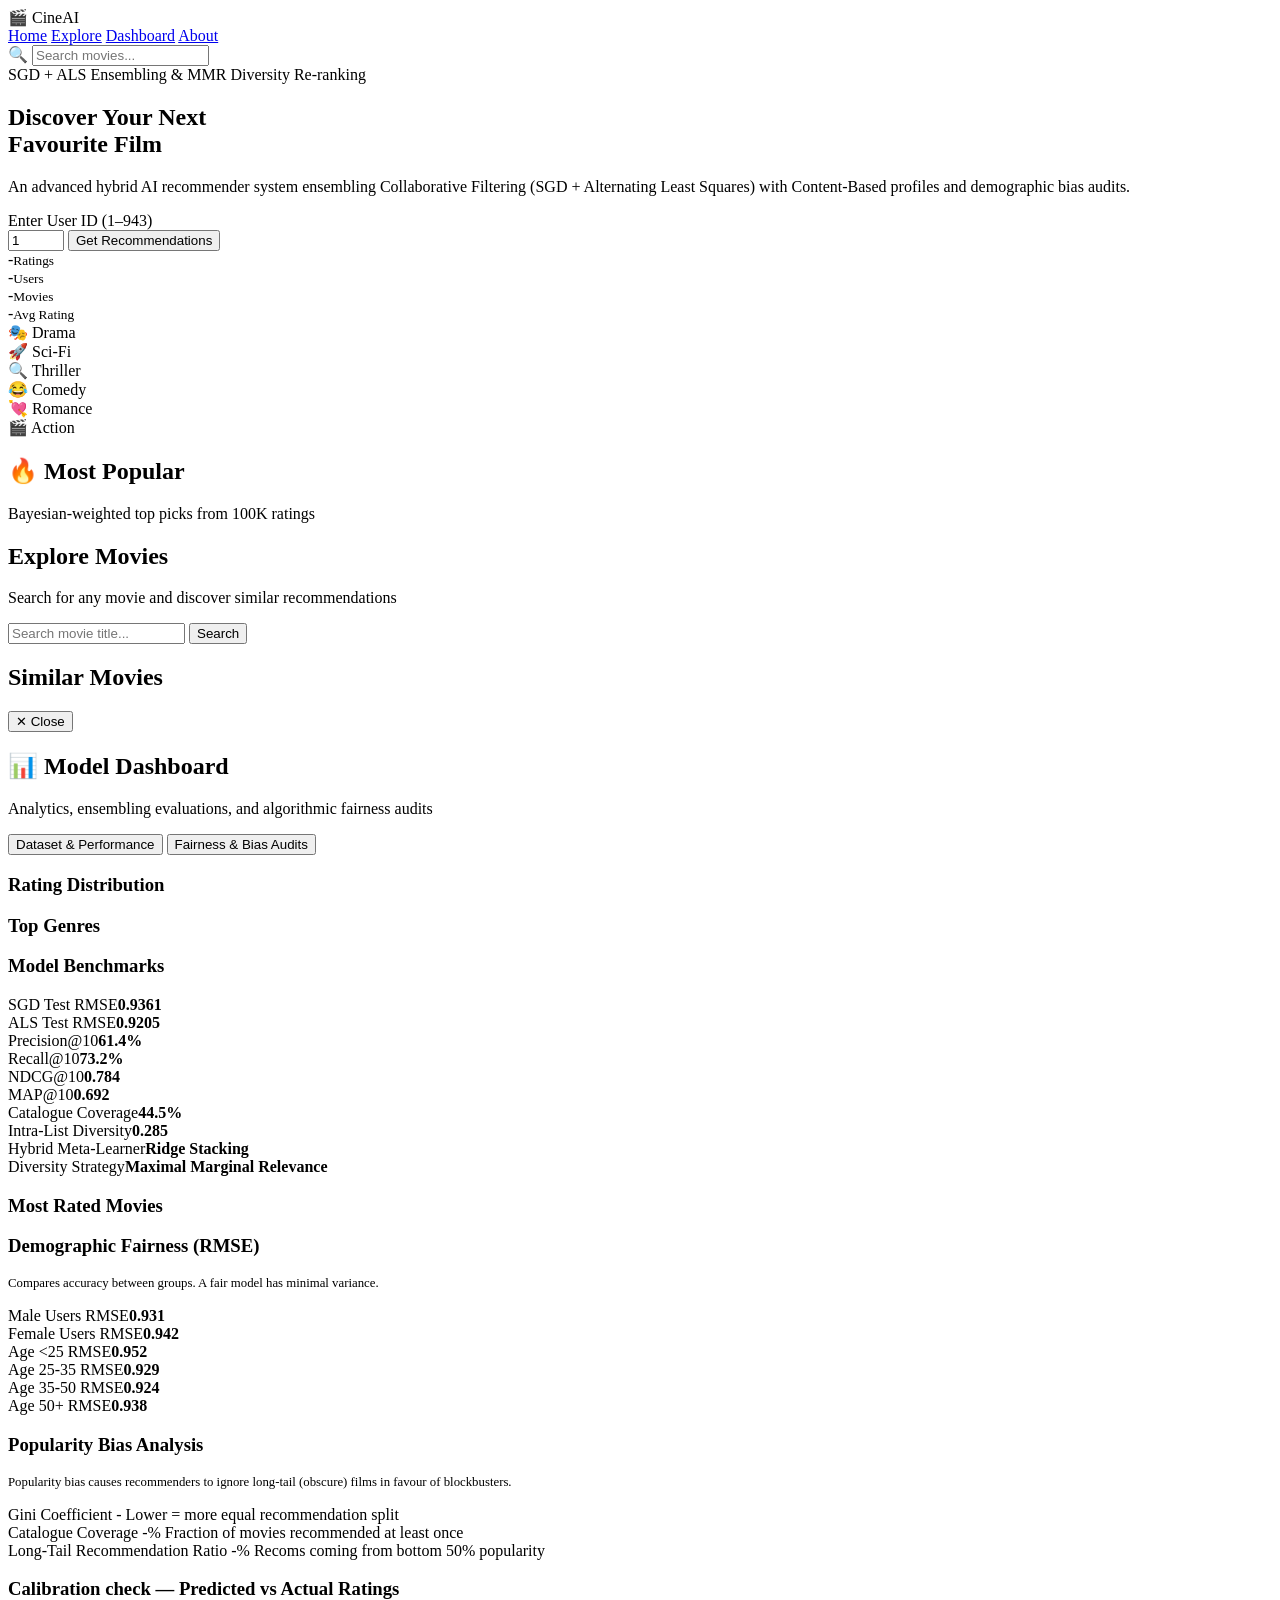
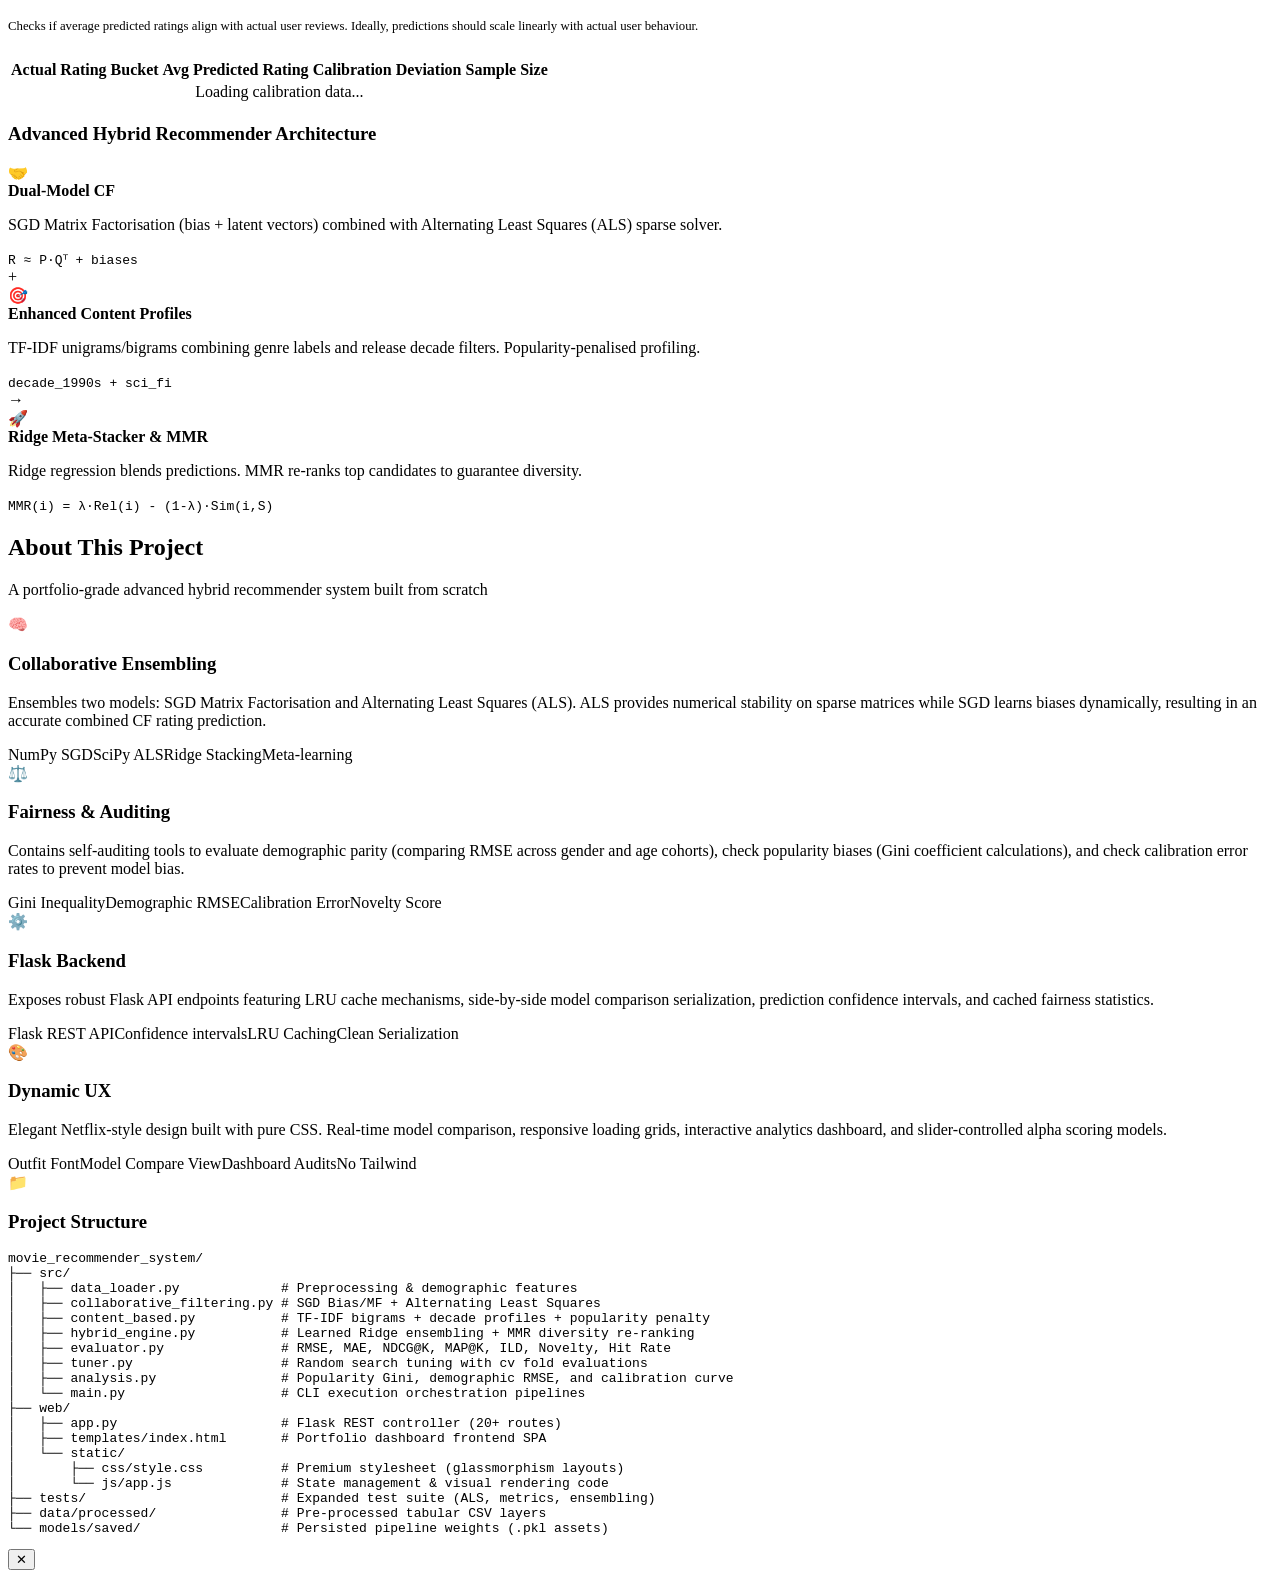
==== commit 127d482f: "fix: change static asset links to absolute root paths in index.html" ====
--- a/web/templates/index.html
+++ b/web/templates/index.html
@@ -7,7 +7,7 @@
   <meta name="description" content="AI-powered advanced hybrid movie recommender using collaborative ensembling (SGD + ALS), content-based profiling, and fairness auditing on MovieLens 100K."/>
   <link rel="preconnect" href="https://fonts.googleapis.com"/>
   <link href="https://fonts.googleapis.com/css2?family=Outfit:wght@300;400;500;600;700;800&family=Space+Grotesk:wght@400;500;600;700&display=swap" rel="stylesheet"/>
-  <link rel="stylesheet" href="../static/css/style.css"/>
+  <link rel="stylesheet" href="/static/css/style.css"/>
 </head>
 <body>
 
@@ -380,7 +380,7 @@
 <!-- ── TOAST ──────────────────────────────────────────────────────────────────── -->
 <div id="toast" class="toast hidden"></div>
 
-<script src="../static/js/app.js"></script>
+<script src="/static/js/app.js"></script>
 </body>
 </html>
 
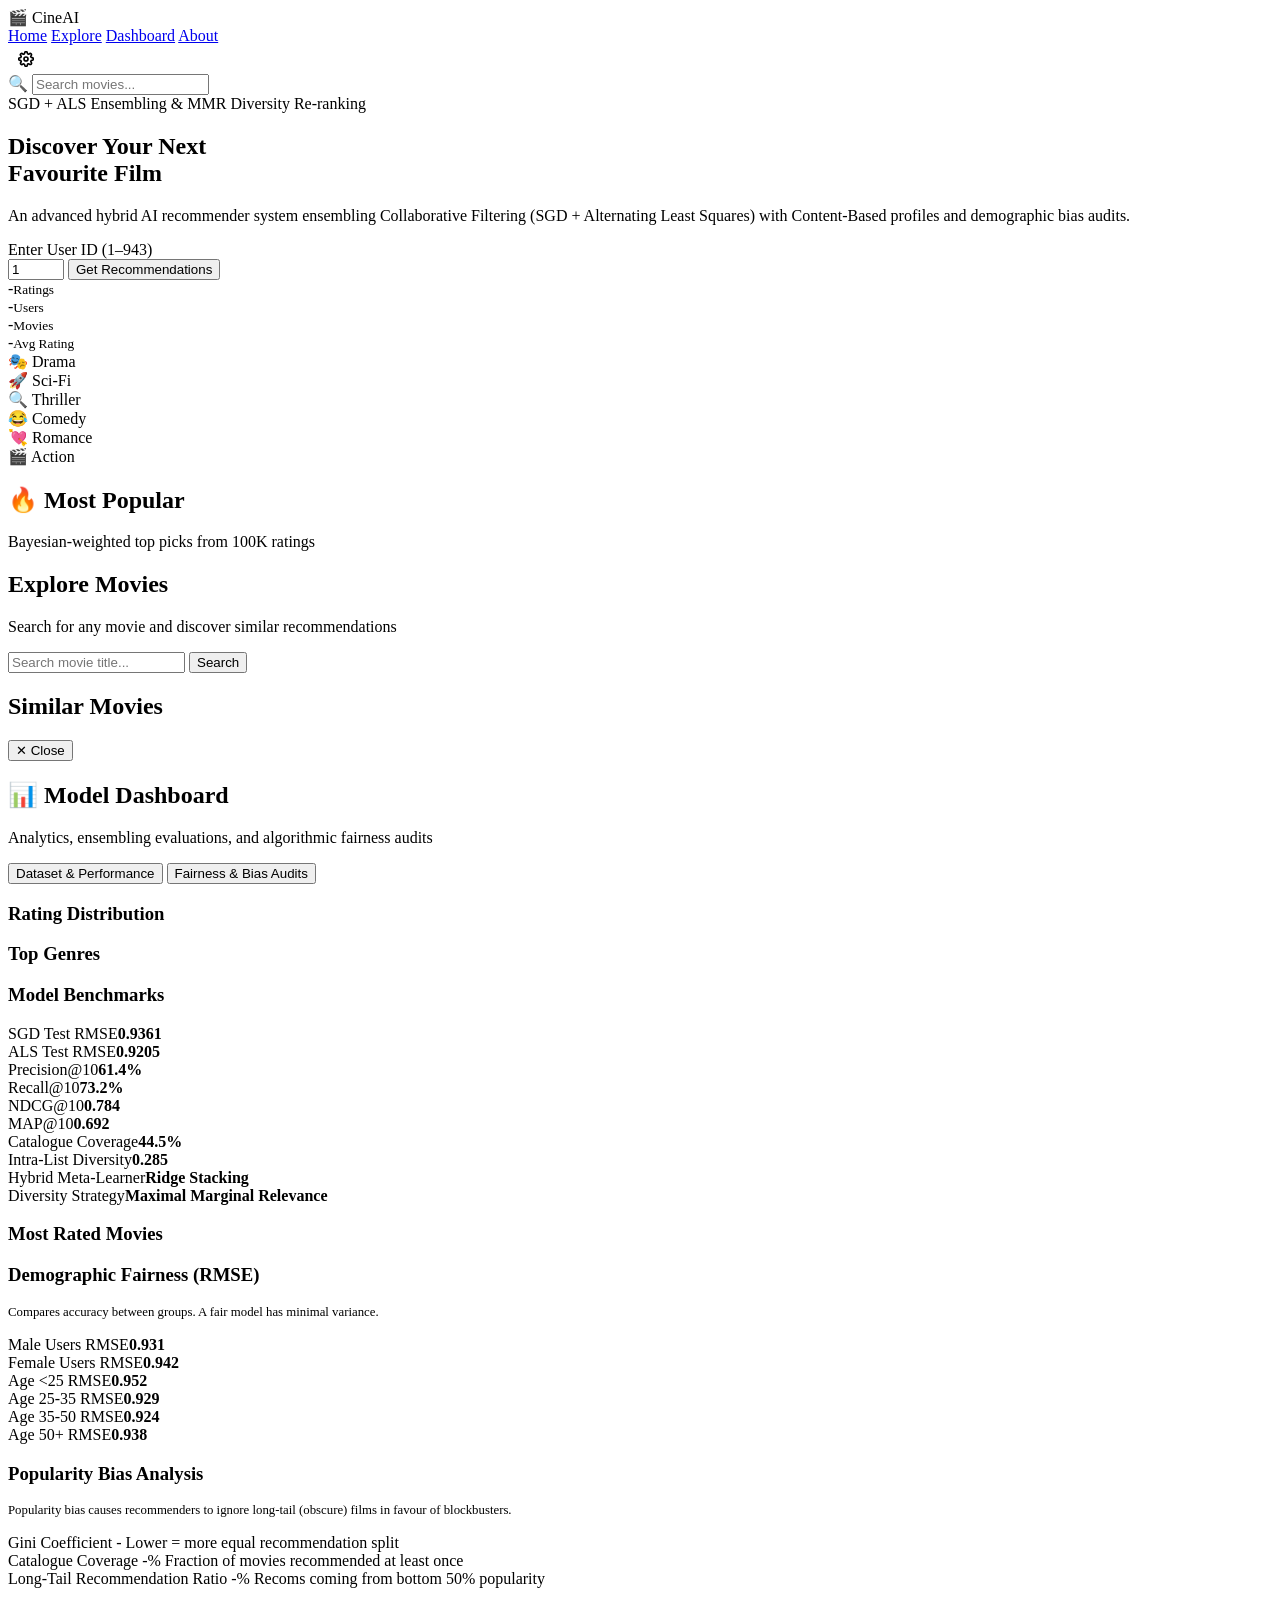
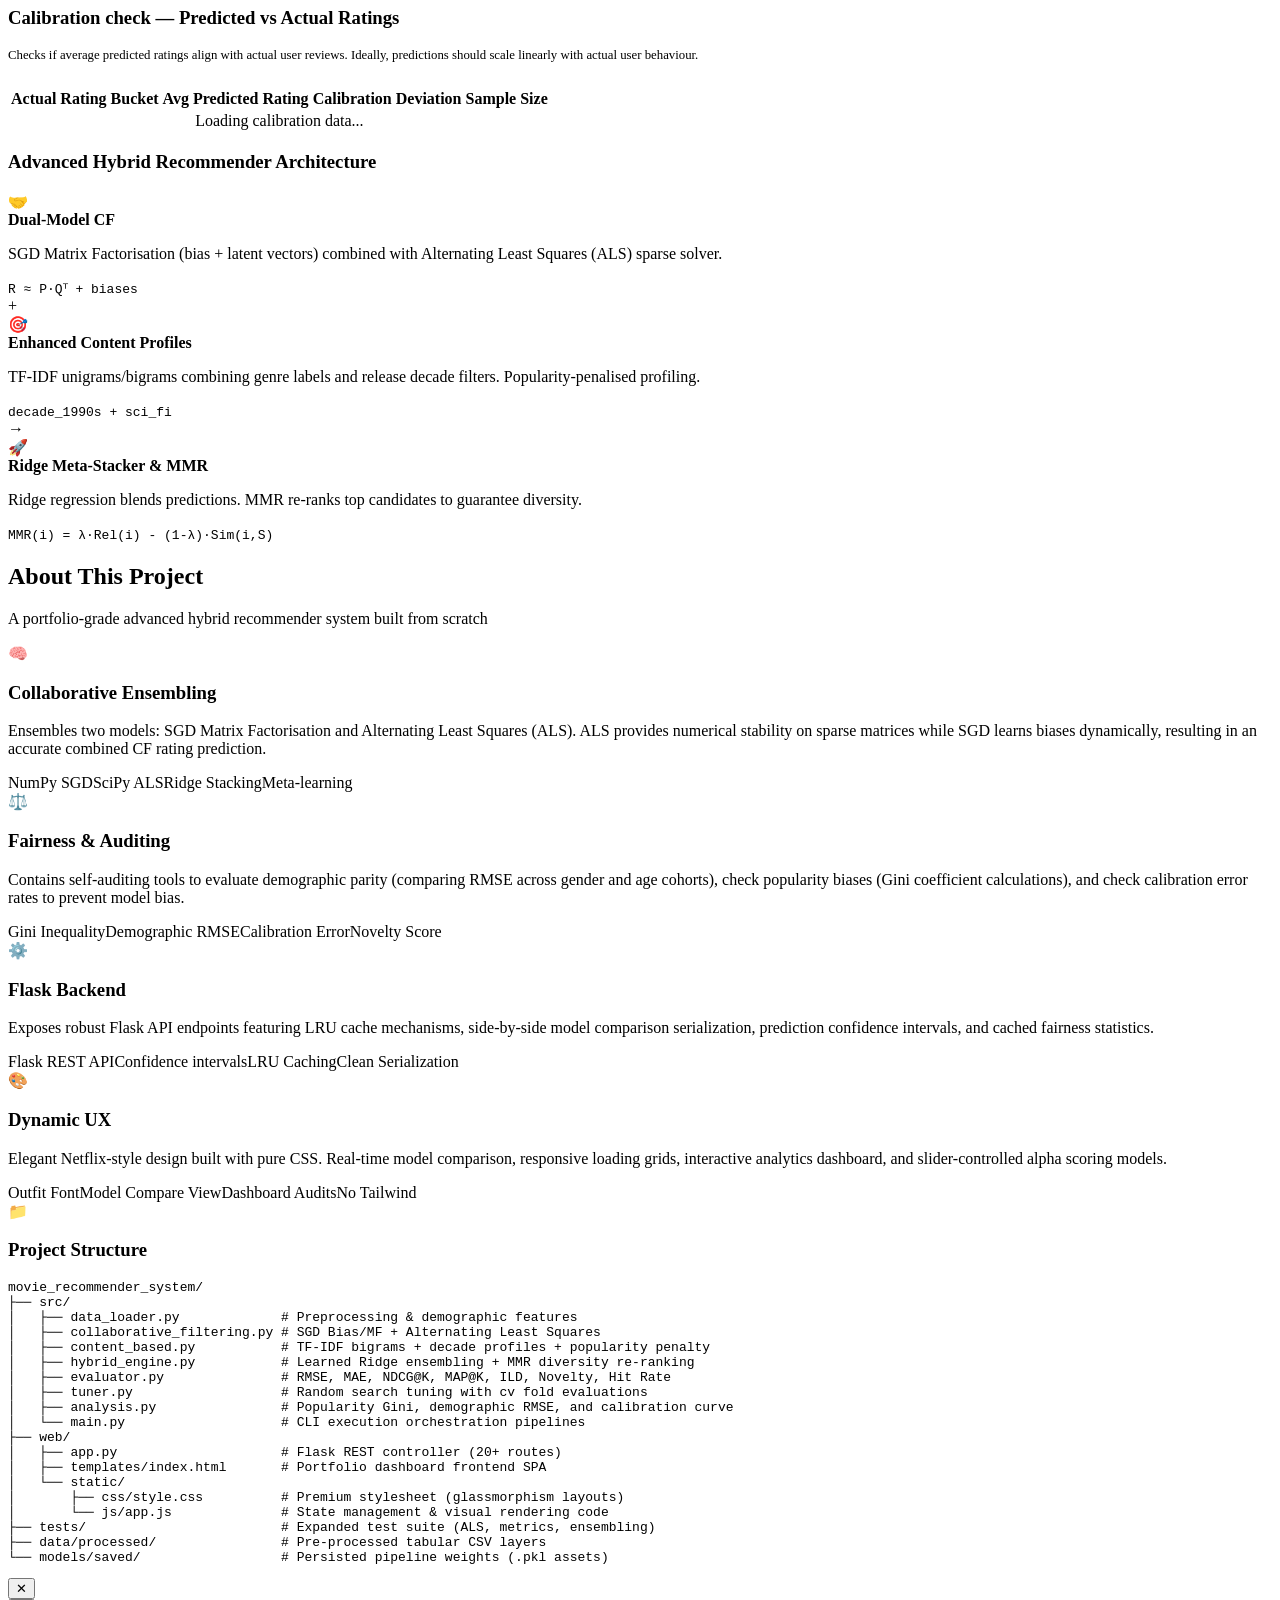
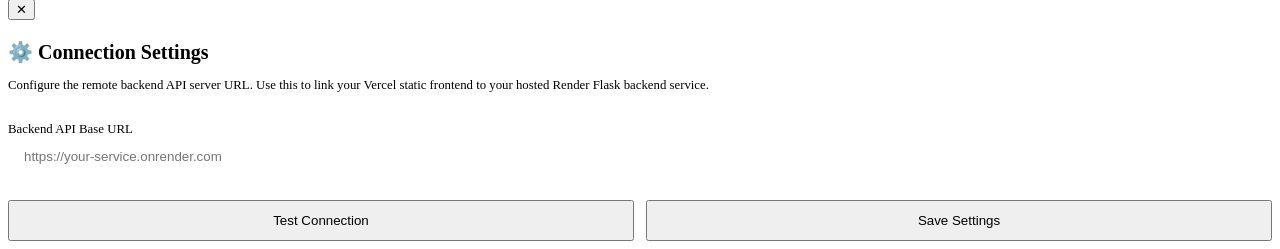
==== commit e9730815: "Configure Vercel Split-Hosting static routing and add CineAI Connection Settings gear modal" ====
--- a/web/templates/index.html
+++ b/web/templates/index.html
@@ -22,6 +22,12 @@
     <a href="#" class="nav-link" data-view="explore">Explore</a>
     <a href="#" class="nav-link" data-view="dashboard">Dashboard</a>
     <a href="#" class="nav-link" data-view="about">About</a>
+    <button class="nav-link btn-settings" id="settings-btn" onclick="App.openSettings()" aria-label="Open connection settings" style="background: none; border: none; display: flex; align-items: center; justify-content: center; padding: 0.4rem 0.6rem; cursor: pointer;">
+      <svg width="16" height="16" viewBox="0 0 24 24" fill="none" stroke="currentColor" stroke-width="2.5" stroke-linecap="round" stroke-linejoin="round" style="transition: transform 0.3s;">
+        <circle cx="12" cy="12" r="3"></circle>
+        <path d="M19.4 15a1.65 1.65 0 0 0 .33 1.82l.06.06a2 2 0 1 1-2.83 2.83l-.06-.06a1.65 1.65 0 0 0-1.82-.33 1.65 1.65 0 0 0-1 1.51V21a2 2 0 0 1-4 0v-.09A1.65 1.65 0 0 0 9 19.4a1.65 1.65 0 0 0-1.82.33l-.06.06a2 2 0 1 1-2.83-2.83l.06-.06a1.65 1.65 0 0 0 .33-1.82 1.65 1.65 0 0 0-1.51-1H3a2 2 0 0 1 0-4h.09A1.65 1.65 0 0 0 4.6 9a1.65 1.65 0 0 0-.33-1.82l-.06-.06a2 2 0 1 1 2.83-2.83l.06.06a1.65 1.65 0 0 0 1.82.33H9a1.65 1.65 0 0 0 1-1.51V3a2 2 0 0 1 4 0v.09a1.65 1.65 0 0 0 1 1.51 1.65 1.65 0 0 0 1.82-.33l.06-.06a2 2 0 1 1 2.83 2.83l-.06.06a1.65 1.65 0 0 0-.33 1.82V9a1.65 1.65 0 0 0 1.51 1H21a2 2 0 0 1 0 4h-.09a1.65 1.65 0 0 0-1.51 1z"></path>
+      </svg>
+    </button>
   </div>
   <div class="nav-search">
     <div class="search-box">
@@ -377,6 +383,30 @@
   </div>
 </div>
 
+<!-- ── SETTINGS MODAL ────────────────────────────────────────────────────────── -->
+<div id="settingsModal" class="modal hidden">
+  <div class="modal-overlay" onclick="App.closeSettings()"></div>
+  <div class="modal-box" style="background: var(--bg2); border-color: var(--border);">
+    <button class="modal-close" onclick="App.closeSettings()">✕</button>
+    <h3 class="modal-title" style="margin-bottom: 0.5rem; font-size: 1.25rem;">⚙️ Connection Settings</h3>
+    <p class="modal-genres" style="color: var(--text2); margin-bottom: 1.5rem; font-size: 0.8rem; line-height: 1.4;">
+      Configure the remote backend API server URL. Use this to link your Vercel static frontend to your hosted Render Flask backend service.
+    </p>
+    
+    <div class="input-row" style="flex-direction: column; gap: 0.5rem; width: 100%; margin-bottom: 1.5rem;">
+      <label style="font-size: 0.8rem; color: var(--text2); font-weight: 500;">Backend API Base URL</label>
+      <input type="url" id="apiUrlInput" placeholder="https://your-service.onrender.com" style="width: 100%; padding: 0.75rem 1rem; background: var(--bg3); border: 1px solid var(--border); border-radius: 10px; color: var(--text);" autocomplete="off"/>
+    </div>
+
+    <div style="display: flex; gap: 0.75rem;">
+      <button class="btn btn-ghost" id="btnTestConnection" onclick="App.testAPIConnection()" style="flex: 1; padding: 0.7rem;">Test Connection</button>
+      <button class="btn btn-primary" onclick="App.saveConnectionSettings()" style="flex: 1; padding: 0.7rem;">Save Settings</button>
+    </div>
+
+    <div id="settingsConnectionStatus"></div>
+  </div>
+</div>
+
 <!-- ── TOAST ──────────────────────────────────────────────────────────────────── -->
 <div id="toast" class="toast hidden"></div>
 
